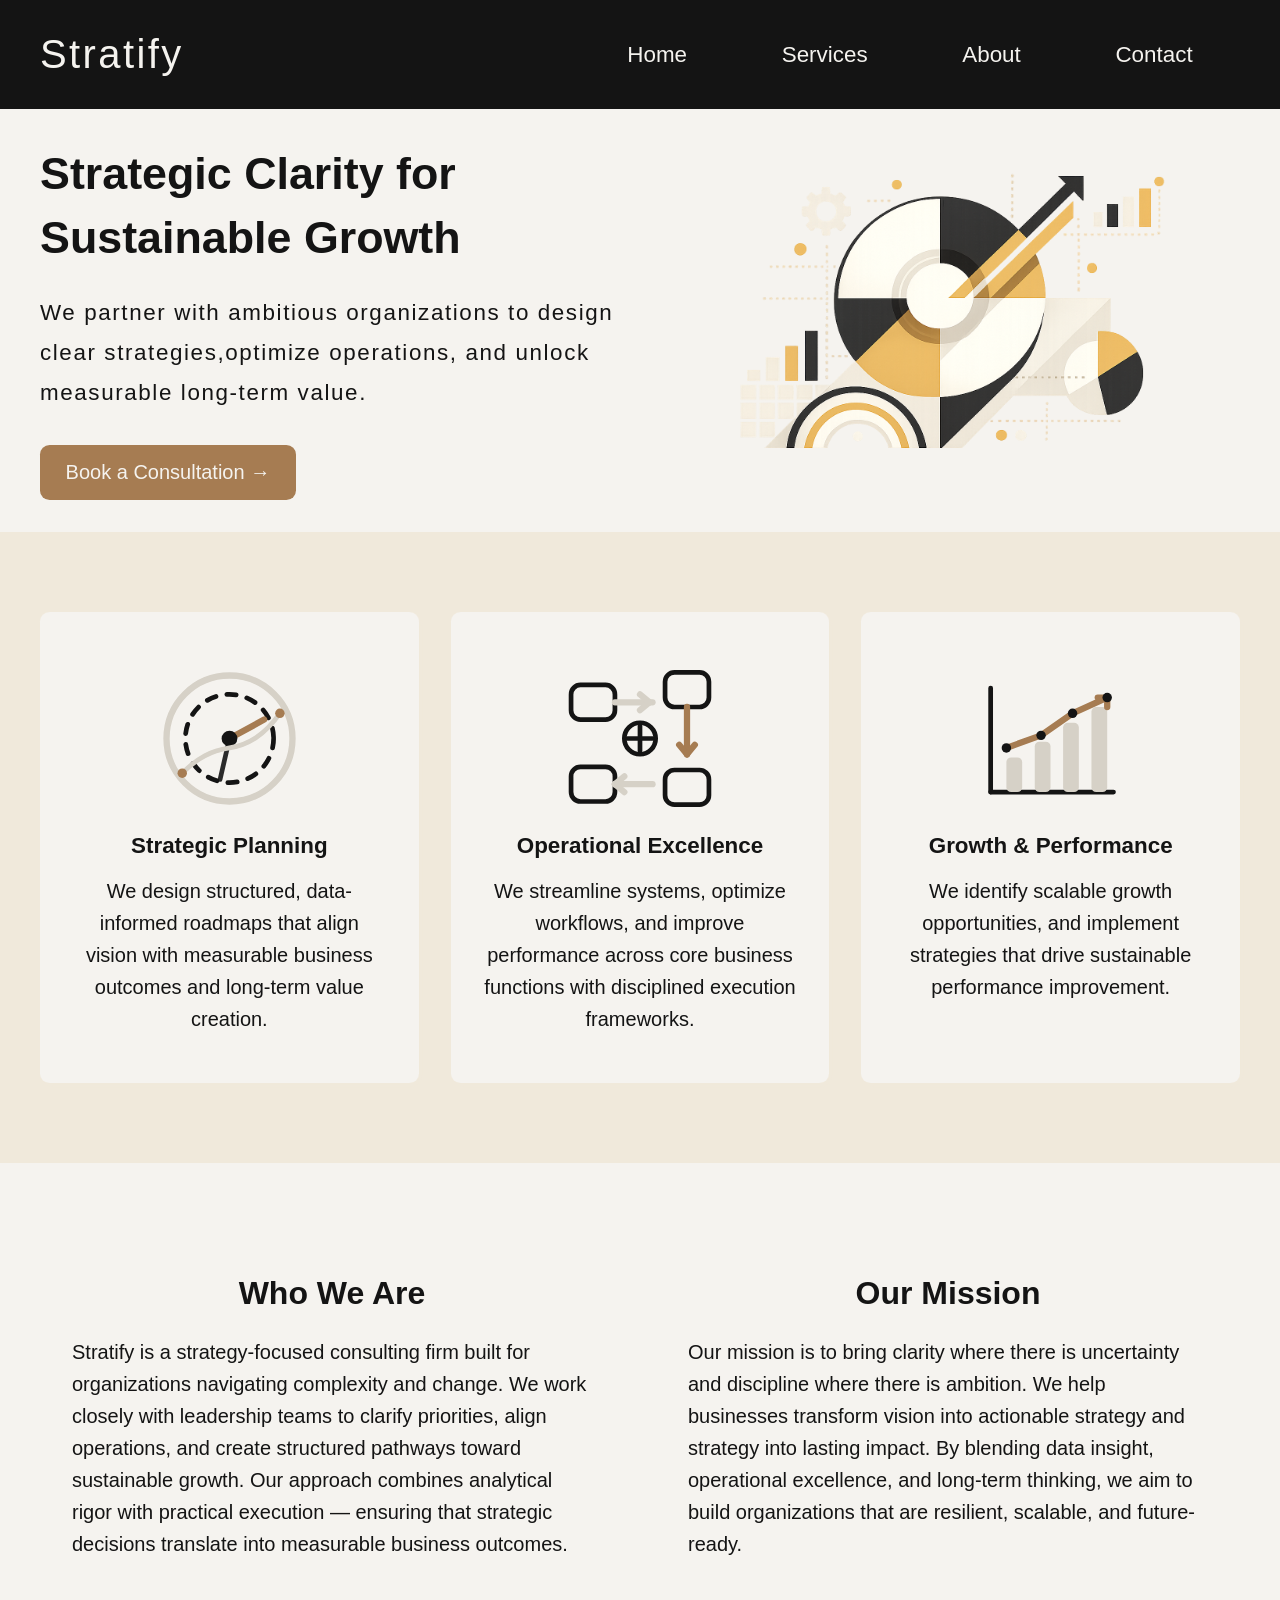
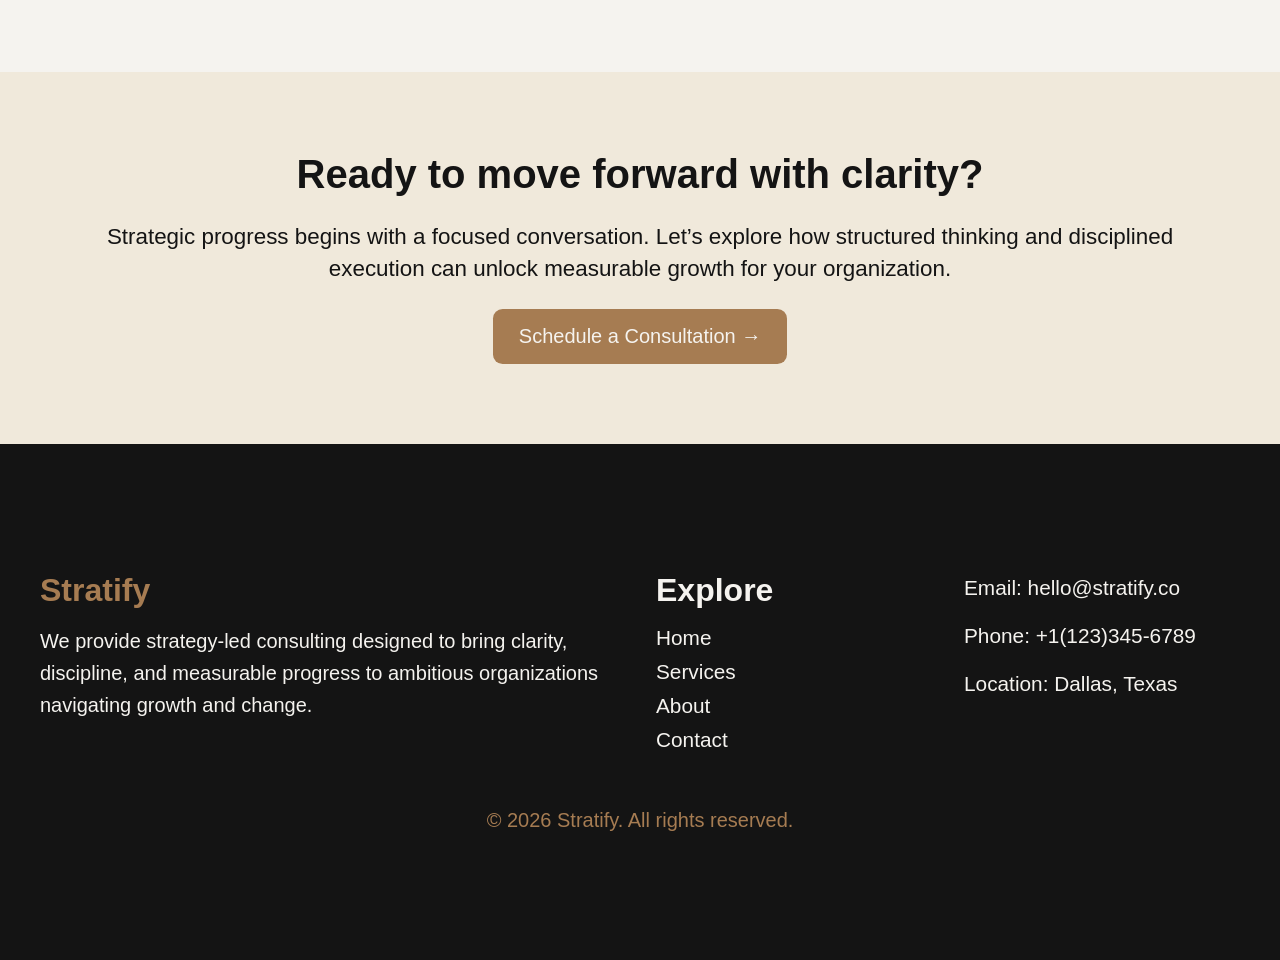
==== index.html @ 9ed09ff4 "Initial Website - First Draft" ====
<!DOCTYPE html>
<html lang="en">
    <head>
        <title>Stratify</title>
        <meta charset="UTF-8">
        <meta name="author" content="Hasini Priya">
        <meta name="description" content="Stratify is a modern consulting firm helping businesses grow through strategic planning, operational excellence, and data-driven insights.">
        <meta name="viewport" content="width=device-width, initial-scale=1.0">
        
        <!-- Open Graph -->
        <meta property="og:title" content="Stratify — Strategic Consulting for Modern Businesses">
        <meta property="og:description" content="Stratify helps businesses scale through strategic planning, operational efficiency, and data-driven consulting solutions.">
        <meta property="og:image" content="https://example.com/assets/og-stratify.jpg">
        <meta property="og:url" content="https://example.com/">
        <meta property="og:type" content="website">

        <!-- Stylesheet -->
        <link rel="stylesheet" href="styles.css">
    </head>
    <body>
        <!-- Header Section -->
        <header>
            <div class="container flex header-container">
                <h1 class="text-xl logo">Stratify</h1>
                <!-- Navigation Bar -->
                <nav>
                    <ul class="flex text-md">
                        <li><a href="index.html">Home</a></li>
                        <li><a href="services.html">Services</a></li>
                        <li><a href="about.html">About</a></li>
                        <li><a href="contact.html">Contact</a></li>
                    </ul>
                </nav>
            </div>
        </header>

        <!-- Hero Section -->
        <main class="hero-main">
            <div class="container flex hero-container">
                <div class="hero-left-section">
                    <h2 class="text-xxl">Strategic Clarity for Sustainable Growth</h2>
                    <p class="text-md"> We partner with ambitious organizations to design clear strategies,optimize operations, and unlock measurable long-term value.
                    </p>
                    <button class="btn btn-accent text-sm">Book a Consultation &rarr;</button>
                </div>
                <div class="hero-right-section">
                    <img src="images/hero-img.png" alt="Hero Abstract Image">
                </div>
            </div>
        </main>

        <!-- Highlights Section -->
        <section class="highlights-section">
            <div class="container highlights-container">
                <div class="highlights-card flex">
                    <img src="images/strategy.svg" alt="Strategy Image">
                    <h3 class="text-md">Strategic Planning</h3>
                    <p class="text-sm">We design structured, data-informed roadmaps that align vision with measurable business outcomes and long-term value creation.</p>
                </div>
                <div class="highlights-card flex">
                    <img src="images/operations.svg" alt="Operations Image">
                    <h3 class="text-md">Operational Excellence</h3>
                    <p class="text-sm">We streamline systems, optimize workflows, and improve performance across core business functions with disciplined execution frameworks.</p>
                </div>
                <div class="highlights-card flex">
                    <img src="images/growth.svg" alt="Growth Image">
                    <h3 class="text-md">Growth & Performance</h3>
                    <p class="text-sm">We identify scalable growth opportunities, and implement strategies that drive sustainable performance improvement.</p>
                </div>
            </div>
        </section>

        <!-- About Section -->
        <section class="about-section">
            <div class="container about-container">
                <div class="about-card">
                    <h3 class="text-lg">Who We Are</h3>
                    <p class="text-sm">Stratify is a strategy-focused consulting firm built for organizations navigating complexity and change. We work closely with leadership teams to clarify priorities, align operations, and create structured pathways toward sustainable growth.
                
                    Our approach combines analytical rigor with practical execution — ensuring that strategic decisions translate into measurable business outcomes.
                    </p>
                </div>
                <div class="about-card">
                    <h3 class="text-lg">Our Mission</h3>
                    <p class="text-sm">Our mission is to bring clarity where there is uncertainty and discipline where there is ambition. We help businesses transform vision into actionable strategy and strategy into lasting impact.
                    
                    By blending data insight, operational excellence, and long-term thinking, we aim to build organizations that are resilient, scalable, and future-ready.</p>
                </div>
            </div>
        </section>

        <!-- Action Section -->
        <section class="action-section">
            <div class="container action-container">
                <h2 class="text-xl">Ready to move forward with clarity?</h2>
                <p class="text-md">Strategic progress begins with a focused conversation. Let’s explore how structured thinking and disciplined execution can unlock measurable growth for your organization.</p>
                <button class="btn btn-accent text-sm">Schedule a Consultation &rarr;</button>
            </div>
        </section>

        <!-- Footer Section-->
        <footer>
            <div class="container footer-container">
                <div class="footer-about">
                    <h2 class="text-lg">Stratify</h2>
                    <p class="text-sm">We provide strategy-led consulting designed to bring clarity, discipline, and measurable progress to ambitious organizations navigating growth and change.</p>
                </div>
                <div class="footer-links">
                    <h2 class="text-lg">Explore</h2>
                    <ul class="flex text-md">
                        <li><a href="index.html">Home</a></li>
                        <li><a href="services.html">Services</a></li>
                        <li><a href="about.html">About</a></li>
                        <li><a href="contact.html">Contact</a></li>
                    </ul>
                </div>
                <div class="footer-contact">
                    <p>Email:<a href="mailto:hello@stratify.co"> hello@stratify.co</a></p>
                    <p>Phone: +1(123)345-6789</p>
                    <p>Location: Dallas, Texas</p>
                </div>
                <div class="footer-rights">
                    <p class="text-sm">&copy; 2026 Stratify. All rights reserved.</p>
                </div>
            </div>
        </footer>
    </body>
</html>
---- styles.css ----
/*============================ Defining Variables ============================*/
:root {
  --dark-color: #141414;
  --light-color: #f5f3ef;
  --accent-color: #a67c52;
  --neutral-color: #f0e9db;
  --font-main: "Inter", sans-serif;
}
* {
  margin: 0;
  padding: 0;
  box-sizing: border-box;
}
body {
  font-family: var(--font-main);
}
.container {
  max-width: 1200px;
  margin: 0 auto;
}
.flex {
  display: flex;
}

/*============================ Header Section Styles ============================*/
header {
  background-color: var(--dark-color);
  color: var(--light-color);
}
.header-container {
  justify-content: space-between;
  padding: 2rem 0;
}
.logo {
  letter-spacing: 0.15rem;
  font-weight: 500;
}
.header-container nav {
  width: 55%;
}
.header-container nav ul {
  justify-content: space-around;
  align-items: center;
  list-style: none;
  height: 100%;
}
.header-container nav a {
  text-decoration: none;
  color: var(--light-color);
}
.header-container nav a:hover {
  border-bottom: 2px solid var(--accent-color);
  color: var(--accent-color);
}

/*============================ Hero Section Styles ============================*/
.hero-main {
  background-color: var(--light-color);
  color: var(--dark-color);
  height: 47vh;
}
.hero-container {
  height: 100%;
  align-items: center;
}
.hero-left-section {
  width: 50%;
}
.hero-right-section {
  width: 50%;
}
.hero-left-section h2 {
  line-height: 4rem;
  margin-bottom: 1.5rem;
}
.hero-left-section p {
  line-height: 2.5rem;
  letter-spacing: 0.1rem;
  margin-bottom: 2rem;
}
.hero-right-section img {
  width: 100%;
}

/*============================ Highlights Styles ============================*/
.highlights-section {
  background-color: var(--neutral-color);
  color: var(--light-color);
}
.highlights-container {
  padding: 5rem 0;
  display: grid;
  grid-template-columns: repeat(3, 1fr);
  gap: 2rem;
}
.highlights-card {
  padding: 2rem 2rem 3rem 2rem;
  background-color: var(--light-color);
  color: var(--dark-color);
  border-radius: 0.6rem;
  box-shadow: 2px 3px 2px var(--neutral-color);
  flex-direction: column;
  align-items: center;
}
.highlights-card:hover {
  transform: scale(1.01);
}
.highlights-card img {
  width: 60%;
}
.highlights-card h3 {
  margin-bottom: 1rem;
  text-align: center;
}
.highlights-card p {
  line-height: 2rem;
  text-align: center;
}

/*============================  About Section ============================*/
.about-section {
  background-color: var(--light-color);
  color: var(--dark-color);
  padding: 5rem 0;
}
.about-container {
  display: grid;
  grid-template-columns: repeat(2, 1fr);
  gap: 2rem;
}
.about-card {
  padding: 2rem;
}
.about-container h3 {
  margin-bottom: 1.5rem;
  text-align: center;
}
.about-container p {
  line-height: 2rem;
}

/*============================ Action Section ============================*/
.action-section {
  background-color: var(--neutral-color);
  color: var(--dark-color);
  padding: 3rem 0;
}
.action-container {
  padding: 2rem;
  border-radius: 1rem;
  display: flex;
  flex-direction: column;
  align-items: center;
}
.action-container h2 {
  margin-bottom: 1.5rem;
}
.action-container p {
  line-height: 2rem;
  margin-bottom: 1.5rem;
  text-align: center;
}

/*============================  Footer Section ============================*/
footer {
  background-color: var(--dark-color);
  color: var(--light-color);
  padding: 4rem 0;
}
.footer-container {
  padding: 4rem 0;
  display: grid;
  grid-template-columns: repeat(4, 1fr);
  gap: 2rem;
}
.footer-about {
  grid-column: span 2;
}
.footer-about h2 {
  margin-bottom: 1rem;
  color: var(--accent-color);
}
.footer-about p {
  line-height: 2rem;
}
.footer-links h2 {
  margin-bottom: 1rem;
}
.footer-links ul {
  flex-direction: column;
  list-style: none;
}
.footer-links ul li {
  margin-bottom: 0.5rem;
}
.footer-links ul li a {
  text-decoration: none;
  font-size: 1.3rem;
  color: var(--light-color);
}
.footer-links ul li a:hover {
  color: var(--accent-color);
}
.footer-contact {
  display: flex;
  flex-direction: column;
  gap: 1rem;
}
.footer-contact a {
  text-decoration: none;
  color: var(--light-color);
}
.footer-contact p {
  font-size: 1.3rem;
  line-height: 2rem;
}
.footer-rights {
  grid-column: span 4;
  text-align: center;
  color: var(--accent-color);
  margin-top: 1rem;
}
/*============================  SERVICES PAGE ============================*/
.services-section {
  padding: 2rem 0;
  background-color: var(--neutral-color);
}
.services-container {
  padding: 4rem 0;
  display: grid;
  grid-template-columns: repeat(3, 1fr);
  gap: 2rem;
}
.services-container h2 {
  grid-column: span 3;
  text-align: center;
}
.services-card {
  background-color: var(--light-color);
  padding: 2rem;
  border-radius: 1rem;
  display: flex;
  flex-direction: column;
  align-items: center;
  box-shadow: 5px 5px 2px var(--neutral-color);
}
.services-card:hover {
  transform: scale(1.01);
}
.services-card img {
  width: 60%;
}
.services-card h3 {
  font-size: 1.5rem;
  margin-bottom: 1rem;
  text-align: center;
}
.services-card p {
  font-size: 1.2rem;
  line-height: 1.5rem;
}
/*============================  ABOUT PAGE ============================*/
.about-main {
  padding: 5rem 0;
  background-color: var(--neutral-color);
  color: var(--dark-color);
}
.about-main h2 {
  text-align: center;
  margin-bottom: 2rem;
}
.main-grid {
  display: grid;
  grid-template-columns: repeat(2, 1fr);
  gap: 2rem;
}
.main-grid-card {
  background-color: var(--light-color);
  padding: 2rem;
  border-radius: 1rem;
  box-shadow: 5px 5px 2px var(--neutral-color);
}
.main-grid h3 {
  text-align: center;
  margin-bottom: 2.5rem;
}
.main-grid p {
  text-align: center;
  line-height: 2rem;
}
/*============================  CONTACT PAGE ============================*/
.contact-main {
  padding: 5rem 0;
  background-color: var(--neutral-color);
  color: var(--dark-color);
}
.contact-container {
  flex-direction: column;
  justify-content: center;
  align-items: center;
}
.contact-container h2 {
  text-align: center;
  margin-bottom: 2rem;
}
.contact-container p {
  text-align: center;
  margin-bottom: 2rem;
}
.contact-form {
  background-color: var(--light-color);
  padding: 4rem 3rem;
  border-radius: 1.5rem;
  width: 60%;
  flex-direction: column;
  align-items: center;
  border: 2px solid var(--accent-color);
}
.contact-form div {
  margin-bottom: 1rem;
  width: 100%;
}
.contact-form label {
  display: block;
  margin-bottom: 0.8rem;
  font-size: 1.8rem;
  margin-left: 0.5rem;
}
.contact-form input,
.contact-form textarea {
  width: 100%;
  padding: 1rem;
  border: 2px solid var(--neutral-color);
  border-radius: 0.5rem;
  font-size: 1.2rem;
}
.contact-form button {
  margin-top: 1rem;
}
/*============================  Button Utilities ============================ */
.btn {
  padding: 1rem 1.6rem;
  border: none;
  border-radius: 0.6rem;
  cursor: pointer;
  transition: background-color 0.3s ease;
}
.btn-accent {
  background-color: var(--accent-color);
  color: var(--light-color);
}
.btn-accent:hover {
  background-color: var(--dark-color);
  color: var(--light-color);
}
/*============================  Text utilities ============================ */
.text-center {
  text-align: center;
}
.text-sm {
  font-size: 1.25rem;
}
.text-md {
  font-size: 1.4rem;
}
.text-lg {
  font-size: 2rem;
}
.text-xl {
  font-size: 2.5rem;
}
.text-xxl {
  font-size: 2.8rem;
}
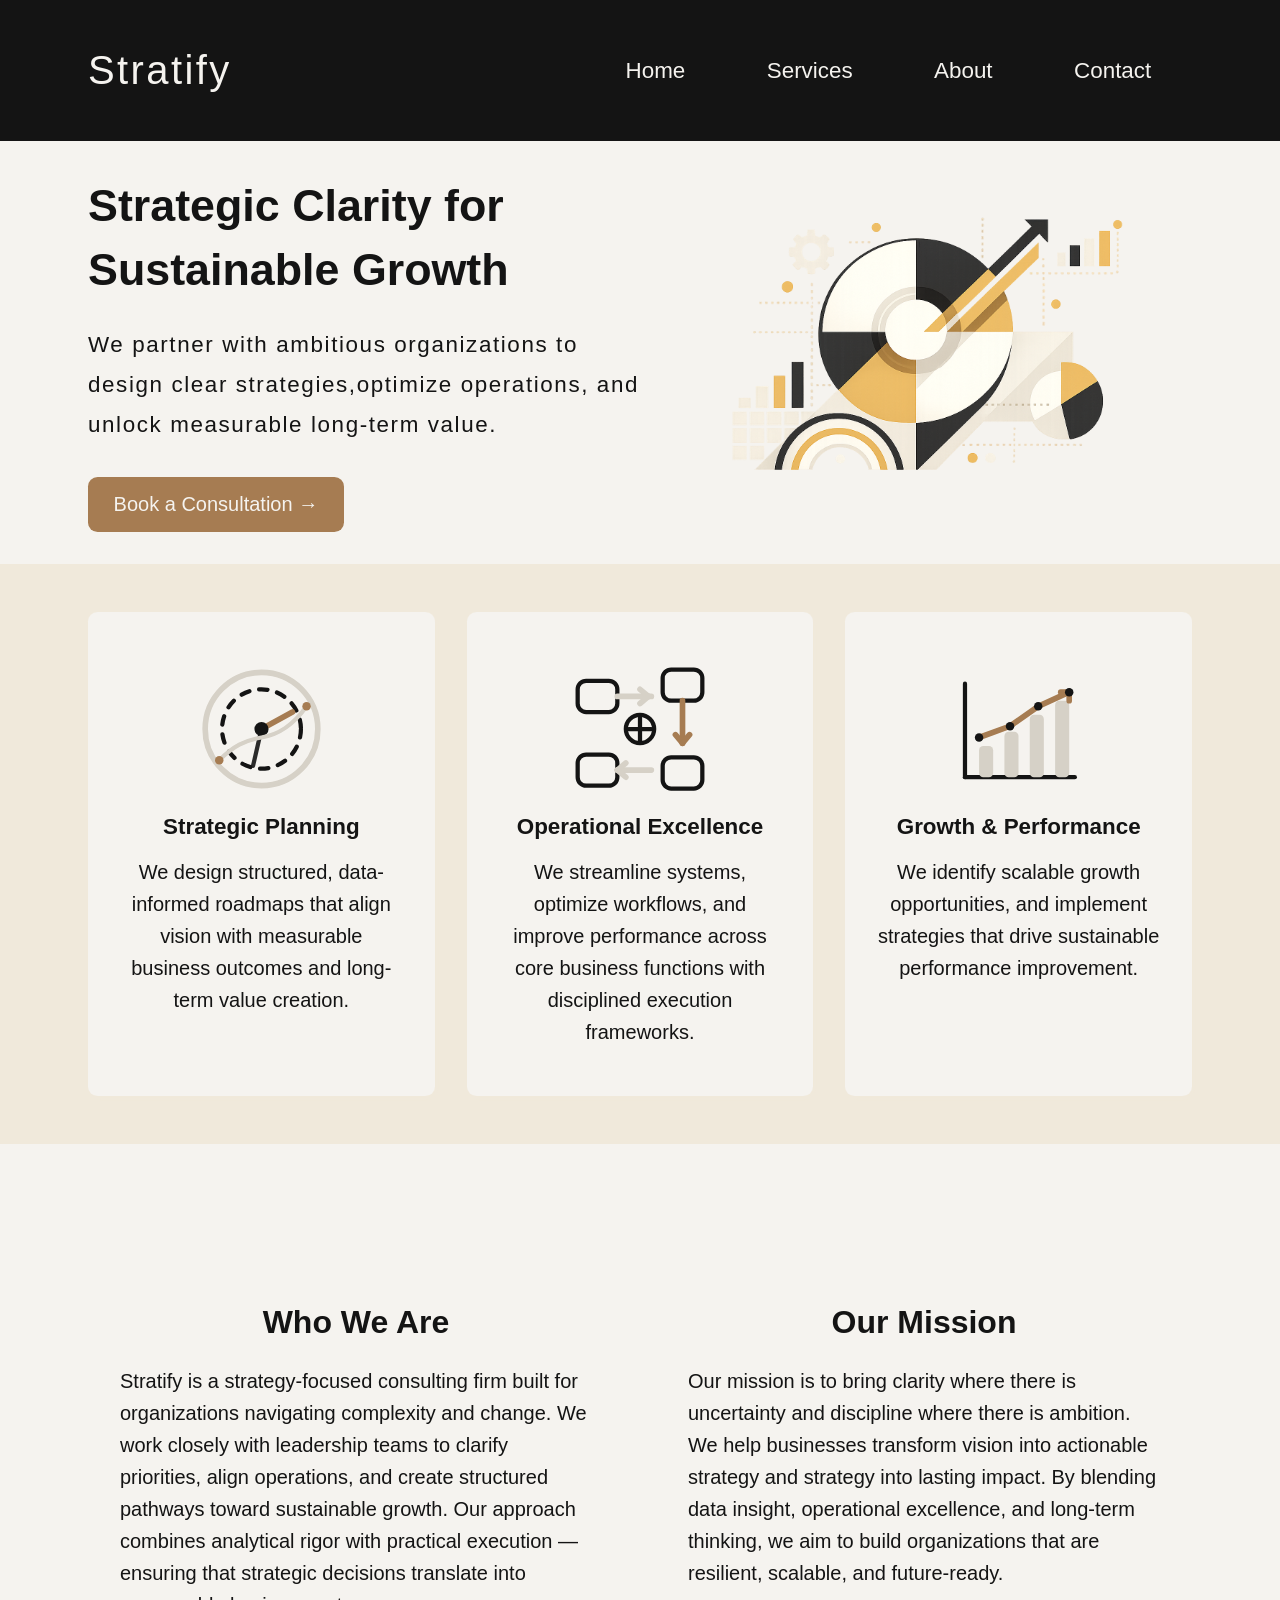
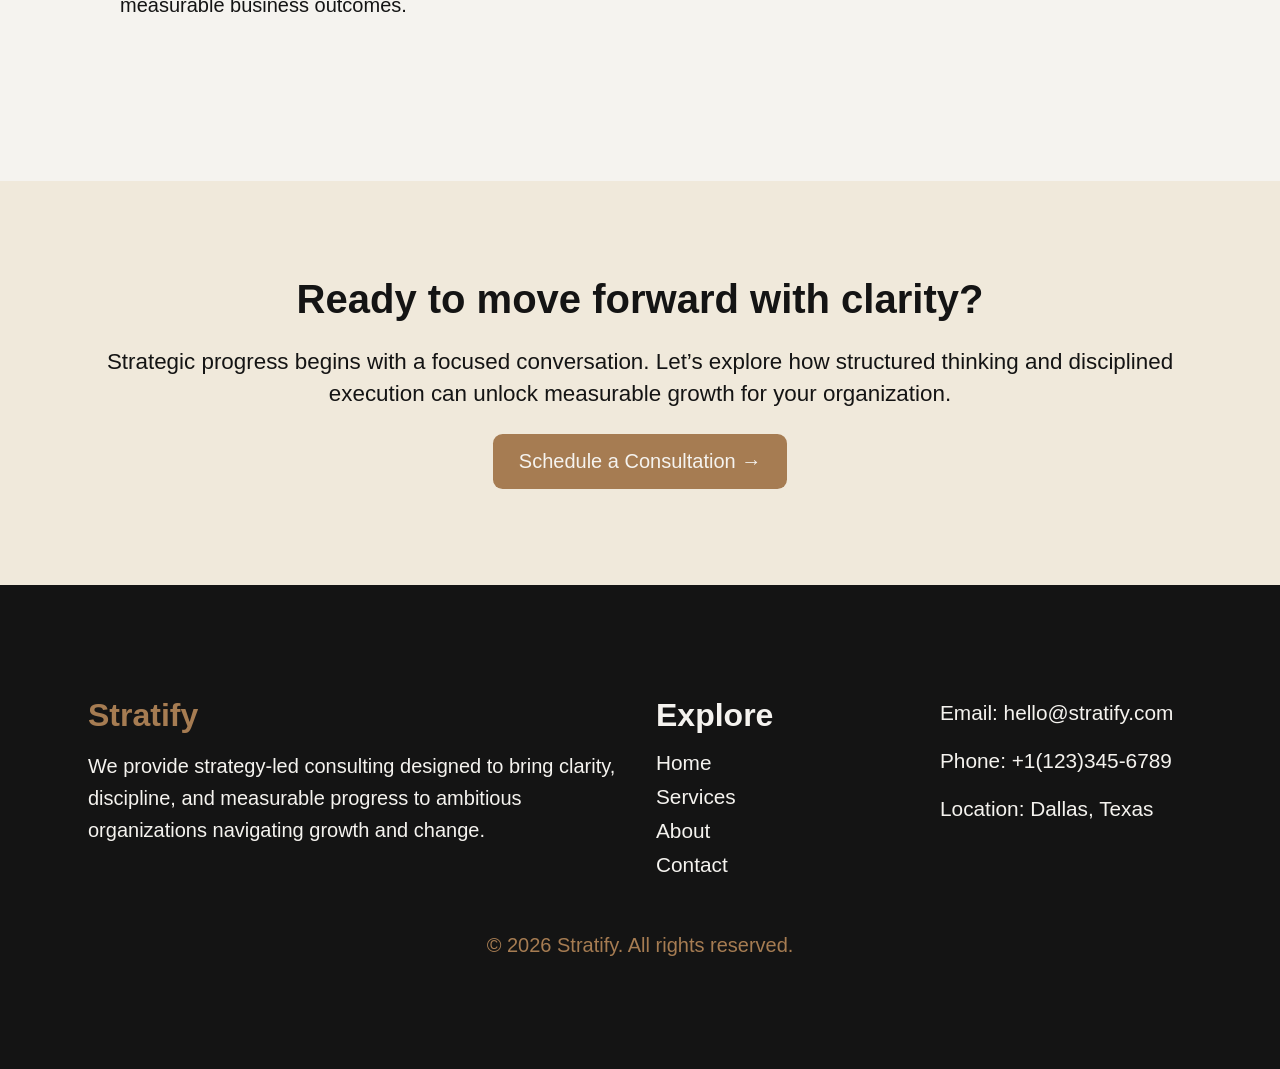
==== commit 77c1b657: "Fixed a typo in email" ====
--- a/index.html
+++ b/index.html
@@ -115,7 +115,7 @@
                     </ul>
                 </div>
                 <div class="footer-contact">
-                    <p>Email:<a href="mailto:hello@stratify.co"> hello@stratify.co</a></p>
+                    <p>Email:<a href="mailto:hello@stratify.co"> hello@stratify.com</a></p>
                     <p>Phone: +1(123)345-6789</p>
                     <p>Location: Dallas, Texas</p>
                 </div>
--- a/styles.css
+++ b/styles.css
@@ -372,3 +372,9 @@
 .text-xxl {
   font-size: 2.8rem;
 }
+/*============================  Responsive Styles ============================*/
+@media (max-width: 1340px) {
+  .container {
+    padding: 3rem;
+  }
+}
